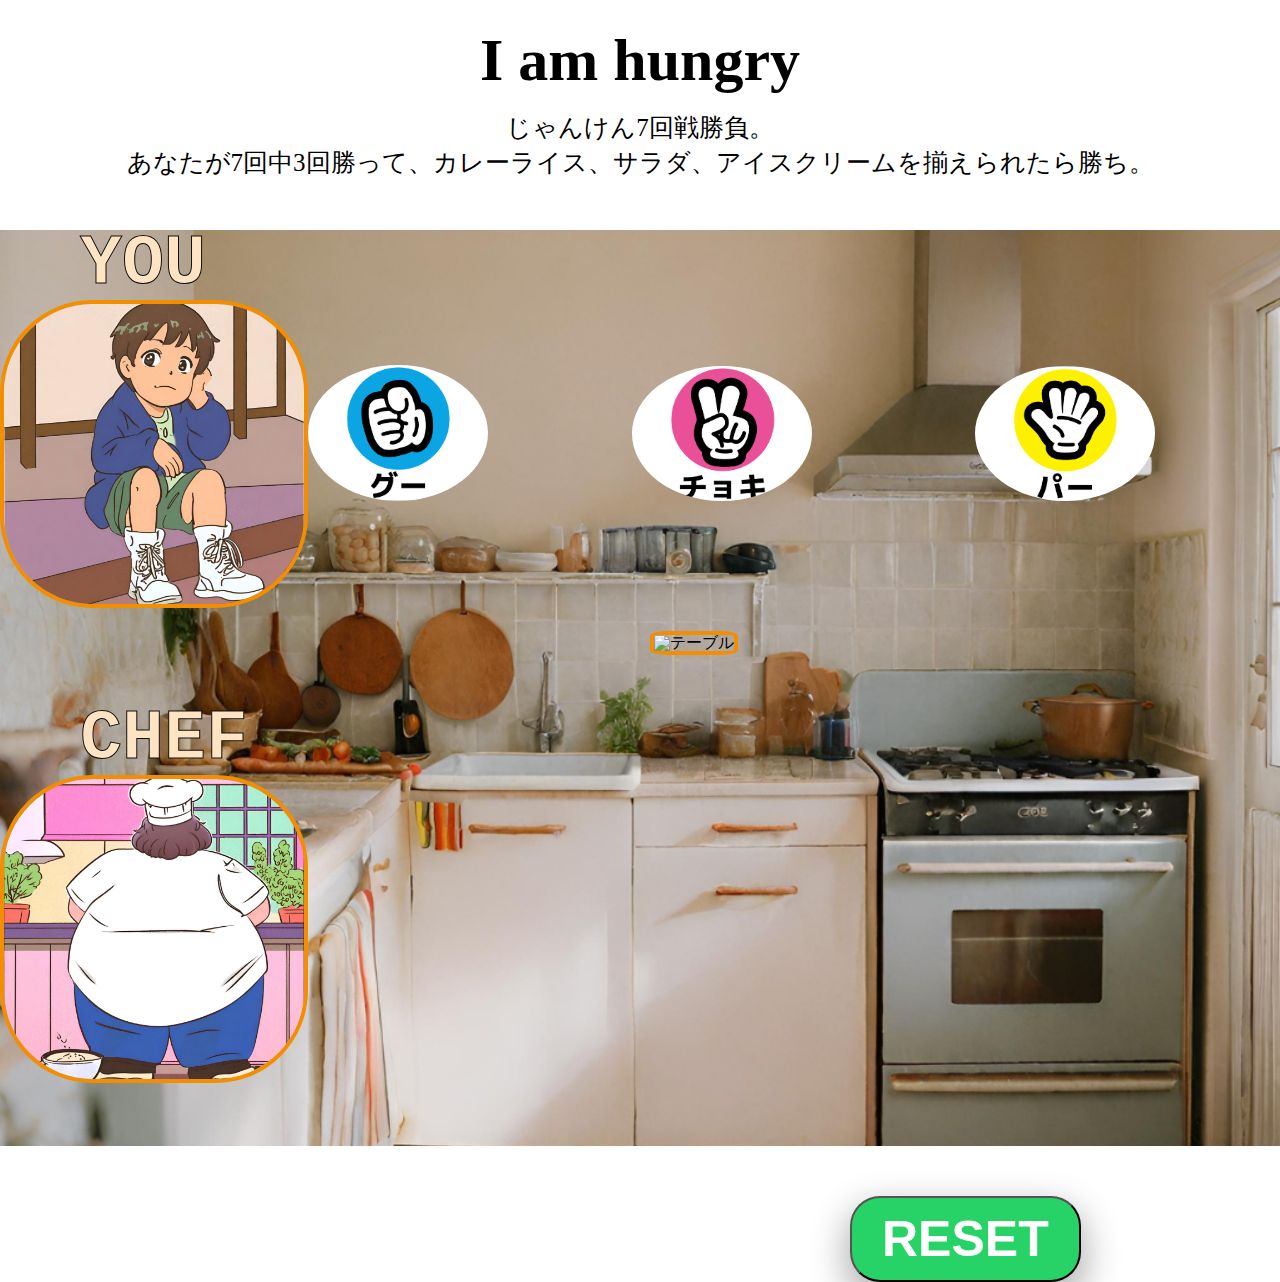
==== index.html @ bf480fe5 "rename html file" ====
<!DOCTYPE html>
<html>
    
<head>
    <meta charset="utf-8">
    <meta name="viewport" content="width=device-width">
    <!-- css -->
    <link rel="stylesheet" href="css/style.css">
    <link rel="stylesheet" href="css/reset.css">
    <title>I am hungry</title>
    <!-- jquery -->
    <script src="js/jquery-2.1.3.min.js"></script>
</head>

<body>
    <header>
        <h1 class="title">I am hungry</h1>
        <h2 class="rule">
            じゃんけん7回戦勝負。<br>
            あなたが7回中3回勝って、カレーライス、サラダ、アイスクリームを揃えられたら勝ち。
        </h2>
    </header>
        
    <main>
        <!-- あなた -->
        <section>
            <h2 class="player">YOU</h2>
            <div class="you">
                <!-- あなたの画像 -->
                <div class="waiting">
                    <img class="waitingBoy" src="./img/waiting.png" alt="食事を待っている男の子" width="300px">
                </div>
                    
                <!-- あなたのじゃんけんの手 -->
                <div>
                    <ul class="youJanken">
                        <li id="gu_btn"><img id="gu" src="./img/gu.png" alt="グー" width="180px"></li>
                        <li id="cho_btn"><img id="choki" src="./img/choki.png" alt="チョキ" width="180px"></li>
                        <li id="par_btn"><img id="par" src="./img/par.png" alt="パー" width="180px"></li>
                    </ul>
                </div>
            </div>
        </section>

            <!-- ダイニングテーブルの画像 -->
            <section>
                <div class="table">
                    <img class="tableImg" src="./img/table.jpeg" alt="テーブル" width="600px">
                </div>
            </section>
            <!-- 勝ったら料理が一皿ずつimgで出てくる　という関数-->
            <section>
                <div class="judgment">
                    <div id="judgment1"></div>
                    <div id="judgment2"></div>
                    <div id="judgment3"></div>
                </div>
            </section>
        
        <!-- シェフ -->
        <section>
            <h2 class="player">CHEF</h2>
            <div class="chef">
                <!-- シェフの画像 -->
                <div class="cooking">
                    <img class="cookingChef" src="./img/chef.png" alt="料理をしているシェフ" width="300px">
                </div>
                <!-- シェフのじゃんけんの手 -->
                <div id="pc_hands"></div>
            </div>
        </section>
            
        <!-- 勝負がついたらWIN/LOSEの大きな（既存の男の子の画像を隠すくらい）imgが出る -->
        <section>
            <div id="result"></div>
        </section>
            
    </main>
        
    <footer>
        <!-- TRY AGAINのボタンを作る。（ゲームを最初からリセットする） -->
        <button id="tryAgain" onclick="window.location.reload();">RESET</button>
    </footer>
    <script src="./js/janken.js"></script>        
</body>

</html>
---- css/style.css ----
body {
    text-align: left;
    margin-right: auto;
    margin-left: auto;
}
main {
    background-image: url("../img/haikei.png");
    background-repeat: no-repeat;
    background-position: center;
    background-size: 100%;
}
.title{
    font-size: 60px;
    font-weight: bold;
    text-align: center;
    margin-top: 30px;
    margin-bottom: 20px;
}
.rule{
    font-size: 25px;
    text-align: center;
    margin-bottom: 50px;
    line-height: 35px;
}
.player{
    font-size: 70px;
    font-family: 'Courier New', Courier, monospace;
    font-weight: bold;
}
ul{
    padding: 0;
    display: table;
    table-layout: fixed;
    width: 100%;
    text-align: right;
}
li{
    display: table-cell;
    cursor: grab;
}
li:hover{
    border: solid;
    border-radius: 50%;
}
.player{
    padding-left: 80px;
    color: bisque;
    -webkit-text-stroke: 1px #0e0d0d;
}
.you{
    display: flex;
}
.waitingBoy{
    border-radius: 30%;
    border: 0.3rem solid rgb(243, 142, 1);
}
#gu_btn{
    padding-right: 160px;
    padding-top: 65px;
}
#cho_btn{
    padding-right: 160px;
}
#par_btn{
    padding-right: 125px;
}
#gu{
    border-radius: 75%;
}
#choki{
    border-radius: 75%;
}
#par{
    border-radius: 75%;
}
.table{
    padding-top: 20px;
    padding-left: 650px;
    padding-bottom: 50px;
}
.tableImg{
    border-radius: 20%;
    border: 0.3rem solid rgb(243, 142, 1);
    position: relative;
}
.judgment{
    display: flex;
}
#judgment1{
    position: absolute;
    top: 43%;
    left:0.5%;
    padding-left: 700px;
    padding-right: 40px;
    /* padding-top: 160px; */
}
#judgment2 {
    position: absolute;
    top: 35%;
    left: 46%;
    padding-left: 30px;
    padding-right: 30px;
}
#judgment3 {
    position: absolute;
    top: 34.6%;
    left: 55.2%;
    padding-left: 35px;
    padding-right: 40px;
    padding-top: 160px;
}
.chef{
    display: flex;
}
.cookingChef{
    border-radius: 30%;
    border: 0.3rem solid rgb(243, 142, 1);
}
#pc_hands{
    padding-top: 80px;
    padding-left: 740px;
}
#result{
    padding-left: 400px;
    padding-bottom: 60px;
}
#tryAgain{
    display: inline-block;
    font-size: 50px;
    font-weight: bold;
    padding: 12px 30px;
    background: #27d366;
    color: #fff;
    border-radius: 30px;
    box-shadow: rgba(6, 6, 6, 0.3) 0px 15px 35px 5px;
    /* transition: all 0.2s; */
    margin-top: 50px;
    margin-left: 850px;
}
#tryAgain:hover{
    background: #1eb0d1;
    box-shadow: rgba(100,100,111,0.5) 0px 7px 29px 0px;
}
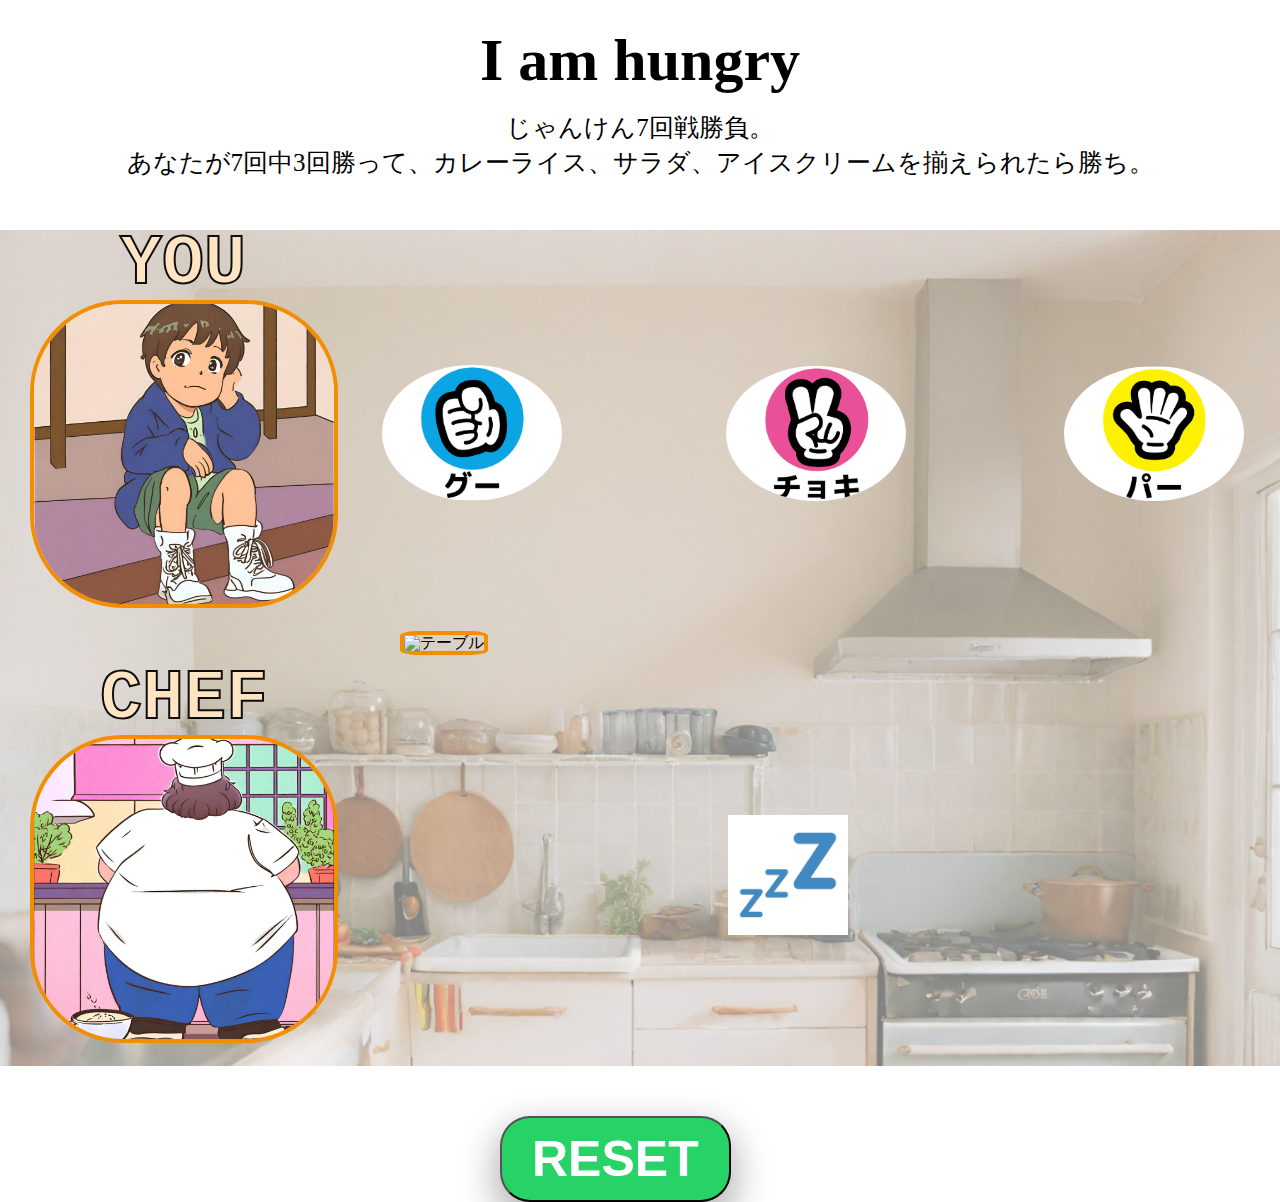
==== commit b68803b3: "hover and animation" ====
--- a/index.html
+++ b/index.html
@@ -5,8 +5,8 @@
     <meta charset="utf-8">
     <meta name="viewport" content="width=device-width">
     <!-- css -->
+    <link rel="stylesheet" href="css/reset.css">
     <link rel="stylesheet" href="css/style.css">
-    <link rel="stylesheet" href="css/reset.css">
     <title>I am hungry</title>
     <!-- jquery -->
     <script src="js/jquery-2.1.3.min.js"></script>
@@ -24,7 +24,7 @@
     <main>
         <!-- あなた -->
         <section>
-            <h2 class="player">YOU</h2>
+            <h2 id="youWord" class="player">YOU</h2>
             <div class="you">
                 <!-- あなたの画像 -->
                 <div class="waiting">
@@ -59,14 +59,14 @@
         
         <!-- シェフ -->
         <section>
-            <h2 class="player">CHEF</h2>
+            <h2 id="chefWord" class="player">CHEF</h2>
             <div class="chef">
                 <!-- シェフの画像 -->
                 <div class="cooking">
                     <img class="cookingChef" src="./img/chef.png" alt="料理をしているシェフ" width="300px">
                 </div>
                 <!-- シェフのじゃんけんの手 -->
-                <div id="pc_hands"></div>
+                <div id="pc_hands"><img id="zzz" src="./img/zzz.png" alt="" width="120px"></div>
             </div>
         </section>
             
--- a/css/style.css
+++ b/css/style.css
@@ -4,10 +4,23 @@
     margin-left: auto;
 }
 main {
+    position: relative;
+    z-index: 1;
     background-image: url("../img/haikei.png");
     background-repeat: no-repeat;
-    background-position: center;
+    /* background-position: center; */
     background-size: 100%;
+}
+main::after{
+    content: "";
+    position: absolute;
+    z-index: 2;
+    width: 100%;
+    height: 100%;
+    top: 0;
+    left: 0;
+    background-color: white;
+    opacity: 0.5;
 }
 .title{
     font-size: 60px;
@@ -22,10 +35,43 @@
     margin-bottom: 50px;
     line-height: 35px;
 }
+#youWord{
+    margin-left: 120px;
+}
+#chefWord{
+    margin-left: 100px;
+}
 .player{
+    position: relative;
+    z-index: 3;
     font-size: 70px;
     font-family: 'Courier New', Courier, monospace;
     font-weight: bold;
+    /* padding-left: 90px; */
+    color: bisque;
+    -webkit-text-stroke: 2px #0e0d0d;
+}
+.you {
+    display: flex;
+}
+.waitingBoy {
+    position: relative;
+    z-index: 3;
+    border-radius: 30%;
+    border: 0.3rem solid rgb(243, 142, 1);
+    margin-left: 30px;
+    /* margin-top: 70px; */
+}
+.chef {
+    display: flex;
+}
+.cookingChef {
+    position: relative;
+    z-index: 3;
+    border-radius: 30%;
+    border: 0.3rem solid rgb(243, 142, 1);
+    margin-left: 30px;
+    /* margin-bottom: 400px; */
 }
 ul{
     padding: 0;
@@ -39,30 +85,27 @@
     cursor: grab;
 }
 li:hover{
-    border: solid;
-    border-radius: 50%;
-}
-.player{
-    padding-left: 80px;
-    color: bisque;
-    -webkit-text-stroke: 1px #0e0d0d;
-}
-.you{
-    display: flex;
-}
-.waitingBoy{
-    border-radius: 30%;
-    border: 0.3rem solid rgb(243, 142, 1);
+    /* border: solid;
+    border-radius: 50%; */
+    /* color: #fff; */
+    transform: scale(1.3);
+    transition: 0.3s;
 }
 #gu_btn{
-    padding-right: 160px;
+    position: relative;
+    z-index: 3;
+    padding-right: 90px;
     padding-top: 65px;
 }
 #cho_btn{
-    padding-right: 160px;
+    position: relative;
+    z-index: 3;
+    padding-right: 60px;
 }
 #par_btn{
-    padding-right: 125px;
+    position: relative;
+    z-index: 3;
+    padding-right: 36px;
 }
 #gu{
     border-radius: 75%;
@@ -75,54 +118,85 @@
 }
 .table{
     padding-top: 20px;
-    padding-left: 650px;
-    padding-bottom: 50px;
+    padding-left: 400px;
+    padding-bottom: 10px;
 }
 .tableImg{
+    position: relative;
+    z-index: 3;
     border-radius: 20%;
     border: 0.3rem solid rgb(243, 142, 1);
-    position: relative;
 }
 .judgment{
     display: flex;
 }
 #judgment1{
-    position: absolute;
-    top: 43%;
-    left:0.5%;
-    padding-left: 700px;
+    position: relative;
+    z-index: 3;
+    position: absolute;
+    top: 48%;
+    left:35%;
+}
+#judgment2 {
+    position: relative;
+    z-index: 3;
+    position: absolute;
+    top: 35%;
+    left: 50%;
+    /* padding-left: 30px;
+    padding-right: 30px; */
+}
+#judgment3 {
+    position: relative;
+    z-index: 3;
+    position: absolute;
+    top: 48%;
+    left: 65%;
+    /* padding-left: 35px;
     padding-right: 40px;
-    /* padding-top: 160px; */
-}
-#judgment2 {
-    position: absolute;
-    top: 35%;
-    left: 46%;
-    padding-left: 30px;
-    padding-right: 30px;
-}
-#judgment3 {
-    position: absolute;
-    top: 34.6%;
-    left: 55.2%;
-    padding-left: 35px;
-    padding-right: 40px;
-    padding-top: 160px;
-}
-.chef{
-    display: flex;
-}
-.cookingChef{
-    border-radius: 30%;
-    border: 0.3rem solid rgb(243, 142, 1);
+    padding-top: 160px; */
+}
+@keyframes animateImageSlide {
+
+    /* 開始時点 */
+    0% {
+        transform: translateX(0);
+    }
+
+    /* 中間1 */
+    25% {
+        transform: translateX(200px);
+    }
+
+    /* 中間2 */
+    50% {
+        transform: translateX(0);
+    }
+
+    /* 中間3 */
+    75% {
+        transform: translateX(-200px);
+    }
+
+    /* 終了時点 */
+    100% {
+        transform: translateX(0);
+    }
+}
+#zzz{
+    animation: animateImageSlide 10s infinite ease;
 }
 #pc_hands{
+    position: relative;
+    z-index: 3;
     padding-top: 80px;
-    padding-left: 740px;
+    padding-left: 390px;
 }
 #result{
-    padding-left: 400px;
-    padding-bottom: 60px;
+    position: relative;
+    z-index: 3;
+    padding-left: 390px;
+    padding-bottom: 20px;
 }
 #tryAgain{
     display: inline-block;
@@ -135,7 +209,7 @@
     box-shadow: rgba(6, 6, 6, 0.3) 0px 15px 35px 5px;
     /* transition: all 0.2s; */
     margin-top: 50px;
-    margin-left: 850px;
+    margin-left: 500px;
 }
 #tryAgain:hover{
     background: #1eb0d1;
